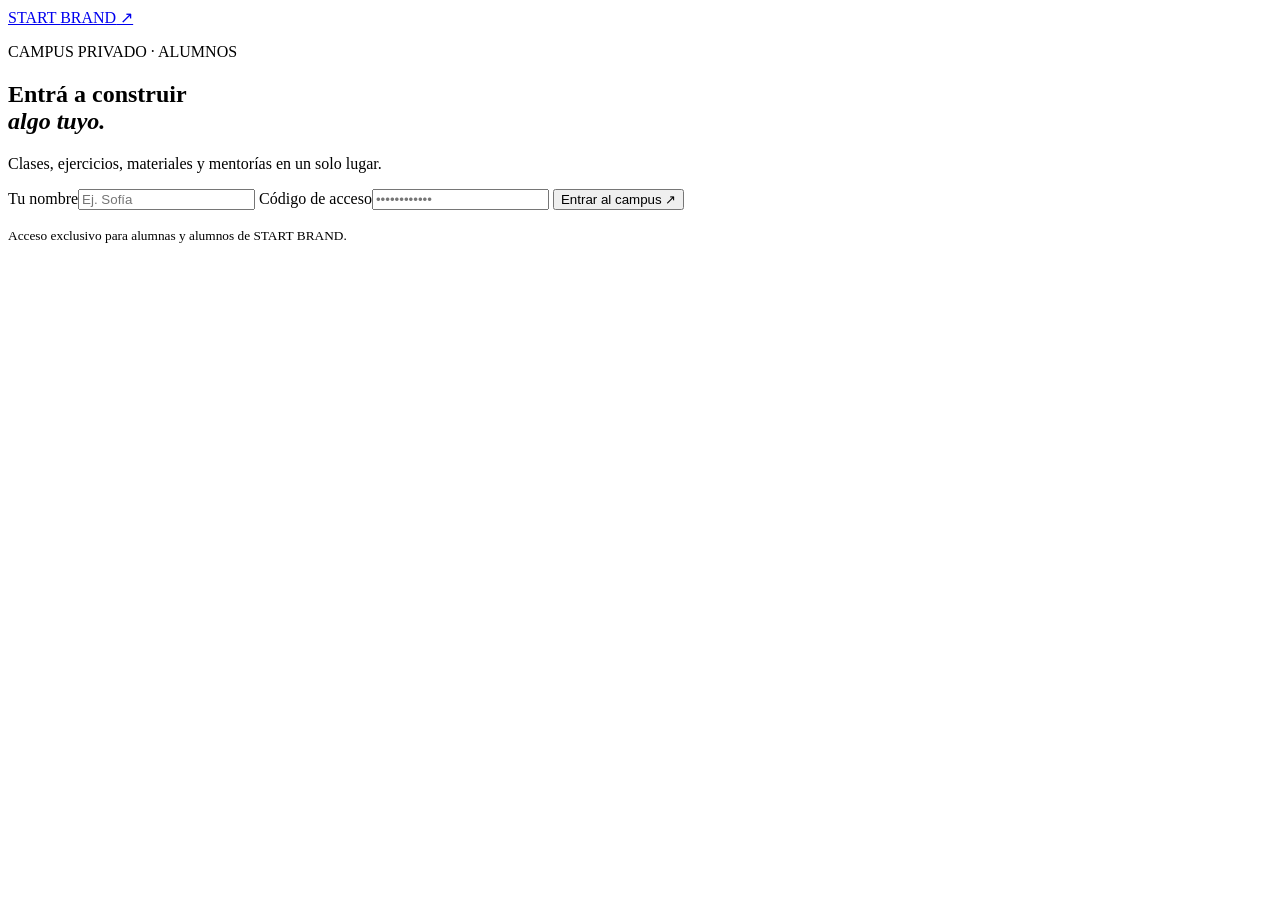
==== campus/index.html @ 4805b791 "Add START Brand student campus" ====
<!DOCTYPE html>
<html lang="es">
<head>
<meta charset="utf-8"/>
<meta name="viewport" content="width=device-width,initial-scale=1,viewport-fit=cover"/>
<meta name="theme-color" content="#080808"/>
<title>START BRAND — Campus</title>
<meta name="robots" content="noindex,nofollow"/>
<link rel="preconnect" href="https://fonts.googleapis.com"/>
<link rel="preconnect" href="https://fonts.gstatic.com" crossorigin/>
<link href="https://fonts.googleapis.com/css2?family=DM+Sans:wght@400;500;600;700&family=Italiana&display=swap" rel="stylesheet"/>
<link rel="stylesheet" href="campus.css?v=1"/>
</head>
<body>
<div class="noise"></div>

<section class="gate" id="gate">
  <div class="gate-card">
    <a class="wordmark" href="../">START <span>BRAND</span> ↗</a>
    <p class="kicker">CAMPUS PRIVADO · ALUMNOS</p>
    <h1>Entrá a construir<br/><em>algo tuyo.</em></h1>
    <p class="gate-copy">Clases, ejercicios, materiales y mentorías en un solo lugar.</p>
    <form id="login-form">
      <label>Tu nombre<input id="student-name" autocomplete="name" placeholder="Ej. Sofía"/></label>
      <label>Código de acceso<input id="access-code" type="password" autocomplete="current-password" placeholder="••••••••••••"/></label>
      <button class="btn primary" type="submit">Entrar al campus ↗</button>
      <p class="error" id="login-error" aria-live="polite"></p>
    </form>
    <small>Acceso exclusivo para alumnas y alumnos de START BRAND.</small>
  </div>
</section>

<div class="app" id="app" hidden>
  <aside class="sidebar">
    <a class="wordmark" href="../">START <span>BRAND</span> ↗</a>
    <div class="student">
      <span>HOLA,</span>
      <strong id="student-display">ALUMNA</strong>
    </div>
    <nav>
      <button class="nav-btn active" data-view="home">Inicio</button>
      <button class="nav-btn" data-view="program">Programa</button>
      <button class="nav-btn" data-view="workspace">Mi tablero</button>
      <button class="nav-btn" data-view="mentoring">Mentorías 1:1</button>
      <button class="nav-btn" data-view="resources">Recursos</button>
    </nav>
    <div class="sidebar-bottom">
      <div class="mini-progress"><span>Tu avance</span><strong id="side-progress">0%</strong></div>
      <div class="bar"><i id="side-bar"></i></div>
      <button class="logout" id="logout">Cerrar sesión</button>
    </div>
  </aside>

  <header class="mobile-top">
    <a class="wordmark" href="../">START <span>BRAND</span></a>
    <button id="mobile-menu">Menú +</button>
  </header>

  <main>
    <section class="view active" data-view-panel="home">
      <div class="hero">
        <div>
          <p class="kicker">START BRAND · PROGRAMA</p>
          <h1>Menos teoría.<br/><em>Más en marcha.</em></h1>
          <p>Este campus no está pensado para acumular clases. Está pensado para que cada módulo termine en una decisión, una pieza o un avance concreto de tu marca.</p>
          <button class="btn primary" data-go="program">Continuar mi programa ↗</button>
        </div>
        <div class="progress-card">
          <span>PROGRESO GENERAL</span>
          <strong id="hero-progress">0%</strong>
          <div class="big-bar"><i id="hero-bar"></i></div>
          <p id="progress-message">Empezá por el diagnóstico y tu punto de partida.</p>
        </div>
      </div>

      <div class="section-head">
        <div><span>AHORA</span><h2>Tu próximo paso</h2></div>
      </div>
      <div class="next-grid">
        <article class="next-card accent">
          <span id="next-number">01</span>
          <h3 id="next-title">Punto de partida</h3>
          <p id="next-desc">Definí dónde estás, qué querés construir y qué tiene que cambiar.</p>
          <button class="text-btn" data-go="program">Abrir módulo →</button>
        </article>
        <article class="next-card">
          <span>1:1</span>
          <h3>Mentoría estratégica</h3>
          <p>Cuando tengas los primeros módulos avanzados, reservá tu primera sesión.</p>
          <button class="text-btn" data-go="mentoring">Ver mentorías →</button>
        </article>
      </div>
    </section>

    <section class="view" data-view-panel="program">
      <div class="page-title">
        <p class="kicker">TU RECORRIDO</p>
        <h1>De una idea<br/><em>a una marca en marcha.</em></h1>
        <p>Avanzá a tu ritmo. Marcá cada etapa cuando la hayas trabajado de verdad.</p>
      </div>
      <div class="module-list" id="module-list"></div>
    </section>

    <section class="view" data-view-panel="workspace">
      <div class="page-title">
        <p class="kicker">MI TABLERO</p>
        <h1>No mires solamente.<br/><em>Escribilo.</em></h1>
        <p>Tus respuestas quedan guardadas en este dispositivo. Podés volver y seguir trabajando cuando quieras.</p>
      </div>
      <div class="workspace-grid">
        <label class="work-card"><span>01 · Mi objetivo</span><textarea data-note="goal" placeholder="¿Qué quiero que mi marca logre en los próximos 90 días?"></textarea></label>
        <label class="work-card"><span>02 · Mi público</span><textarea data-note="audience" placeholder="¿A quién quiero atraer y qué problema concreto tiene?"></textarea></label>
        <label class="work-card"><span>03 · Mi propuesta</span><textarea data-note="offer" placeholder="¿Qué ofrezco, qué cambia para esa persona y por qué conmigo?"></textarea></label>
        <label class="work-card"><span>04 · Mi diferencial</span><textarea data-note="difference" placeholder="¿Qué hago distinto a lo que ya existe?"></textarea></label>
        <label class="work-card"><span>05 · Mis contenidos</span><textarea data-note="content" placeholder="3 pilares de contenido que voy a sostener."></textarea></label>
        <label class="work-card"><span>06 · Próximas acciones</span><textarea data-note="actions" placeholder="Mis 3 acciones concretas de esta semana."></textarea></label>
      </div>
      <div class="save-note">✓ Se guarda automáticamente</div>
    </section>

    <section class="view" data-view-panel="mentoring">
      <div class="page-title">
        <p class="kicker">ACOMPAÑAMIENTO</p>
        <h1>Tres llamadas.<br/><em>En el momento correcto.</em></h1>
        <p>No son reuniones para “charlar del curso”. Cada sesión tiene un objetivo concreto y una preparación previa.</p>
      </div>
      <div class="mentor-grid">
        <article class="mentor-card">
          <span>MENTORÍA 01</span>
          <h3>Estrategia & foco</h3>
          <p>Revisamos posicionamiento, público y oferta. Salís con prioridades claras.</p>
          <ul><li>Traé tu tablero completo</li><li>Duración sugerida: 45 min</li><li>Google Meet</li></ul>
          <button class="btn outline booking-btn" data-session="Mentoría 01 · Estrategia & foco">Pedir horario ↗</button>
        </article>
        <article class="mentor-card featured">
          <span>MENTORÍA 02</span>
          <h3>Revisión & ajuste</h3>
          <p>Miramos lo que implementaste: identidad, contenido y recorrido de venta.</p>
          <ul><li>Traé avances reales</li><li>Duración sugerida: 45 min</li><li>Google Meet</li></ul>
          <button class="btn primary booking-btn" data-session="Mentoría 02 · Revisión & ajuste">Pedir horario ↗</button>
        </article>
        <article class="mentor-card">
          <span>MENTORÍA 03</span>
          <h3>Lanzamiento & próximos pasos</h3>
          <p>Cerramos el sistema y definimos qué sostener durante los próximos 30 días.</p>
          <ul><li>Checklist final</li><li>Duración sugerida: 45 min</li><li>Google Meet</li></ul>
          <button class="btn outline booking-btn" data-session="Mentoría 03 · Lanzamiento & próximos pasos">Pedir horario ↗</button>
        </article>
      </div>

      <div class="meet-flow">
        <div>
          <span class="kicker">SIN CALENDLY · SIN COSTOS</span>
          <h2>¿Cómo funciona?</h2>
        </div>
        <ol>
          <li><b>01</b><span>Pedís un horario desde este campus.</span></li>
          <li><b>02</b><span>Coordinamos la franja disponible por mail.</span></li>
          <li><b>03</b><span>Recibís la invitación de Google Calendar con el link de Meet.</span></li>
        </ol>
      </div>
    </section>

    <section class="view" data-view-panel="resources">
      <div class="page-title">
        <p class="kicker">KIT START</p>
        <h1>Material para<br/><em>hacer, no acumular.</em></h1>
      </div>
      <div class="resource-grid">
        <button class="resource" data-download="brief"><span>PDF / PRINT</span><h3>Brief de marca</h3><p>Las preguntas esenciales antes de diseñar o comunicar.</p><b>Generar →</b></button>
        <button class="resource" data-download="content"><span>PLANTILLA</span><h3>Matriz de contenido</h3><p>Organizá ideas por objetivo, formato y llamado a la acción.</p><b>Generar →</b></button>
        <button class="resource" data-download="launch"><span>CHECKLIST</span><h3>Checklist de lanzamiento</h3><p>Todo lo que revisar antes de publicar o vender.</p><b>Generar →</b></button>
      </div>
    </section>
  </main>
</div>

<dialog id="module-dialog">
  <button class="close-dialog" id="close-module">Cerrar ✕</button>
  <div id="module-content"></div>
</dialog>

<dialog id="booking-dialog">
  <button class="close-dialog" id="close-booking">Cerrar ✕</button>
  <div class="booking-content">
    <span class="kicker">MENTORÍA 1:1</span>
    <h2 id="booking-title">Reservar sesión</h2>
    <p>Elegí una franja orientativa. Al enviar, se abre tu correo con el pedido listo para coordinar. Después recibís la invitación de Google Calendar con Meet.</p>
    <form id="booking-form">
      <label>Fecha preferida<input id="booking-date" type="date" required/></label>
      <label>Franja horaria<select id="booking-slot" required><option value="">Elegir</option><option>09:00–12:00</option><option>12:00–15:00</option><option>15:00–18:00</option><option>18:00–20:00</option></select></label>
      <label>¿Qué querés revisar?<textarea id="booking-notes" placeholder="Contanos brevemente qué querés trabajar en esta sesión."></textarea></label>
      <button class="btn primary" type="submit">Enviar pedido de horario ↗</button>
    </form>
  </div>
</dialog>

<script src="campus.js?v=1" defer></script>
</body>
</html>
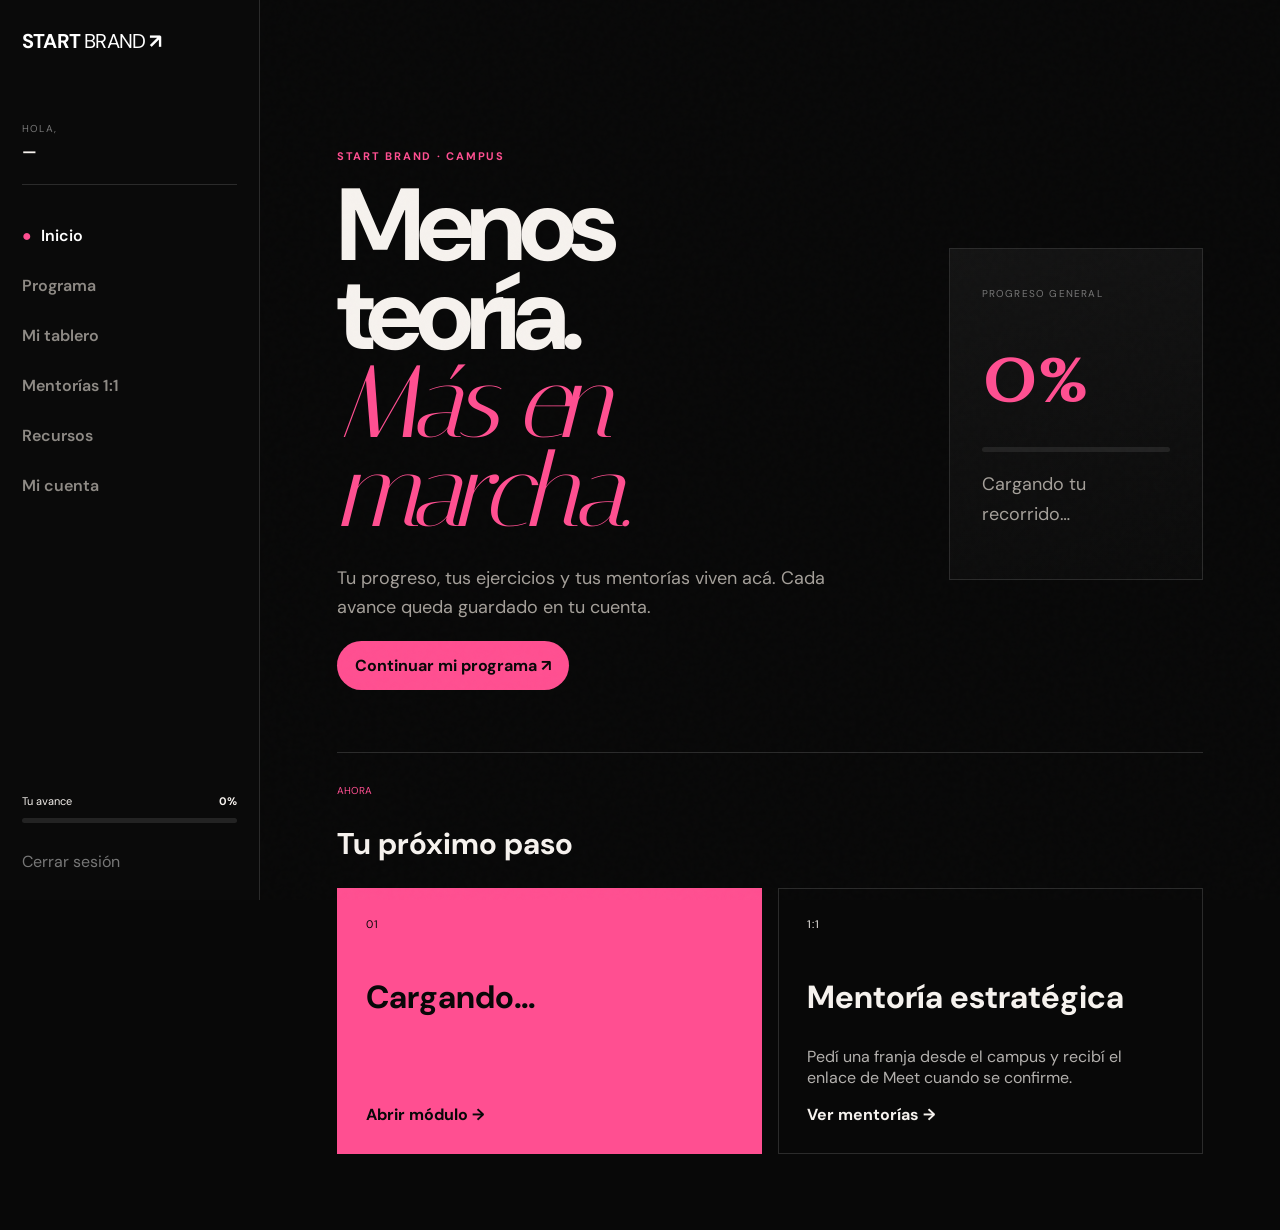
==== commit 64c096f3: "Replace campus with authenticated student app" ====
--- a/campus/index.html
+++ b/campus/index.html
@@ -1,48 +1,30 @@
-<!DOCTYPE html>
+<!doctype html>
 <html lang="es">
 <head>
 <meta charset="utf-8"/>
 <meta name="viewport" content="width=device-width,initial-scale=1,viewport-fit=cover"/>
 <meta name="theme-color" content="#080808"/>
+<meta name="robots" content="noindex,nofollow"/>
 <title>START BRAND — Campus</title>
-<meta name="robots" content="noindex,nofollow"/>
 <link rel="preconnect" href="https://fonts.googleapis.com"/>
 <link rel="preconnect" href="https://fonts.gstatic.com" crossorigin/>
 <link href="https://fonts.googleapis.com/css2?family=DM+Sans:wght@400;500;600;700&family=Italiana&display=swap" rel="stylesheet"/>
-<link rel="stylesheet" href="campus.css?v=1"/>
+<link rel="stylesheet" href="/campus/campus.css?v=3"/>
 </head>
 <body>
-<div class="noise"></div>
-
-<section class="gate" id="gate">
-  <div class="gate-card">
-    <a class="wordmark" href="../">START <span>BRAND</span> ↗</a>
-    <p class="kicker">CAMPUS PRIVADO · ALUMNOS</p>
-    <h1>Entrá a construir<br/><em>algo tuyo.</em></h1>
-    <p class="gate-copy">Clases, ejercicios, materiales y mentorías en un solo lugar.</p>
-    <form id="login-form">
-      <label>Tu nombre<input id="student-name" autocomplete="name" placeholder="Ej. Sofía"/></label>
-      <label>Código de acceso<input id="access-code" type="password" autocomplete="current-password" placeholder="••••••••••••"/></label>
-      <button class="btn primary" type="submit">Entrar al campus ↗</button>
-      <p class="error" id="login-error" aria-live="polite"></p>
-    </form>
-    <small>Acceso exclusivo para alumnas y alumnos de START BRAND.</small>
-  </div>
-</section>
-
-<div class="app" id="app" hidden>
-  <aside class="sidebar">
-    <a class="wordmark" href="../">START <span>BRAND</span> ↗</a>
-    <div class="student">
-      <span>HOLA,</span>
-      <strong id="student-display">ALUMNA</strong>
-    </div>
+<div class="noise" aria-hidden="true"></div>
+<div class="app">
+  <aside class="sidebar" id="sidebar">
+    <a class="wordmark" href="/">START <span>BRAND</span> ↗</a>
+    <div class="student"><span>HOLA,</span><strong id="student-display">—</strong><small id="student-email"></small></div>
     <nav>
       <button class="nav-btn active" data-view="home">Inicio</button>
       <button class="nav-btn" data-view="program">Programa</button>
       <button class="nav-btn" data-view="workspace">Mi tablero</button>
       <button class="nav-btn" data-view="mentoring">Mentorías 1:1</button>
       <button class="nav-btn" data-view="resources">Recursos</button>
+      <button class="nav-btn" data-view="account">Mi cuenta</button>
+      <a class="admin-link" id="admin-link" href="/campus/admin.html" hidden>Panel admin ↗</a>
     </nav>
     <div class="sidebar-bottom">
       <div class="mini-progress"><span>Tu avance</span><strong id="side-progress">0%</strong></div>
@@ -52,7 +34,7 @@
   </aside>
 
   <header class="mobile-top">
-    <a class="wordmark" href="../">START <span>BRAND</span></a>
+    <a class="wordmark" href="/">START <span>BRAND</span></a>
     <button id="mobile-menu">Menú +</button>
   </header>
 
@@ -60,53 +42,42 @@
     <section class="view active" data-view-panel="home">
       <div class="hero">
         <div>
-          <p class="kicker">START BRAND · PROGRAMA</p>
+          <p class="kicker">START BRAND · CAMPUS</p>
           <h1>Menos teoría.<br/><em>Más en marcha.</em></h1>
-          <p>Este campus no está pensado para acumular clases. Está pensado para que cada módulo termine en una decisión, una pieza o un avance concreto de tu marca.</p>
+          <p>Tu progreso, tus ejercicios y tus mentorías viven acá. Cada avance queda guardado en tu cuenta.</p>
           <button class="btn primary" data-go="program">Continuar mi programa ↗</button>
         </div>
         <div class="progress-card">
           <span>PROGRESO GENERAL</span>
           <strong id="hero-progress">0%</strong>
           <div class="big-bar"><i id="hero-bar"></i></div>
-          <p id="progress-message">Empezá por el diagnóstico y tu punto de partida.</p>
+          <p id="progress-message">Cargando tu recorrido…</p>
         </div>
       </div>
-
-      <div class="section-head">
-        <div><span>AHORA</span><h2>Tu próximo paso</h2></div>
-      </div>
+      <div class="section-head"><div><span>AHORA</span><h2>Tu próximo paso</h2></div></div>
       <div class="next-grid">
         <article class="next-card accent">
           <span id="next-number">01</span>
-          <h3 id="next-title">Punto de partida</h3>
-          <p id="next-desc">Definí dónde estás, qué querés construir y qué tiene que cambiar.</p>
+          <h3 id="next-title">Cargando…</h3>
+          <p id="next-desc"></p>
           <button class="text-btn" data-go="program">Abrir módulo →</button>
         </article>
         <article class="next-card">
           <span>1:1</span>
           <h3>Mentoría estratégica</h3>
-          <p>Cuando tengas los primeros módulos avanzados, reservá tu primera sesión.</p>
+          <p>Pedí una franja desde el campus y recibí el enlace de Meet cuando se confirme.</p>
           <button class="text-btn" data-go="mentoring">Ver mentorías →</button>
         </article>
       </div>
     </section>
 
     <section class="view" data-view-panel="program">
-      <div class="page-title">
-        <p class="kicker">TU RECORRIDO</p>
-        <h1>De una idea<br/><em>a una marca en marcha.</em></h1>
-        <p>Avanzá a tu ritmo. Marcá cada etapa cuando la hayas trabajado de verdad.</p>
-      </div>
+      <div class="page-title"><p class="kicker">TU RECORRIDO</p><h1>De una idea<br/><em>a una marca en marcha.</em></h1><p>Marcá cada etapa cuando la hayas trabajado de verdad. El avance queda asociado a tu cuenta.</p></div>
       <div class="module-list" id="module-list"></div>
     </section>
 
     <section class="view" data-view-panel="workspace">
-      <div class="page-title">
-        <p class="kicker">MI TABLERO</p>
-        <h1>No mires solamente.<br/><em>Escribilo.</em></h1>
-        <p>Tus respuestas quedan guardadas en este dispositivo. Podés volver y seguir trabajando cuando quieras.</p>
-      </div>
+      <div class="page-title"><p class="kicker">MI TABLERO</p><h1>No mires solamente.<br/><em>Escribilo.</em></h1><p>Tus respuestas se guardan de forma privada en tu cuenta.</p></div>
       <div class="workspace-grid">
         <label class="work-card"><span>01 · Mi objetivo</span><textarea data-note="goal" placeholder="¿Qué quiero que mi marca logre en los próximos 90 días?"></textarea></label>
         <label class="work-card"><span>02 · Mi público</span><textarea data-note="audience" placeholder="¿A quién quiero atraer y qué problema concreto tiene?"></textarea></label>
@@ -115,86 +86,58 @@
         <label class="work-card"><span>05 · Mis contenidos</span><textarea data-note="content" placeholder="3 pilares de contenido que voy a sostener."></textarea></label>
         <label class="work-card"><span>06 · Próximas acciones</span><textarea data-note="actions" placeholder="Mis 3 acciones concretas de esta semana."></textarea></label>
       </div>
-      <div class="save-note">✓ Se guarda automáticamente</div>
+      <div class="save-note" id="save-note">Guardado automático</div>
     </section>
 
     <section class="view" data-view-panel="mentoring">
-      <div class="page-title">
-        <p class="kicker">ACOMPAÑAMIENTO</p>
-        <h1>Tres llamadas.<br/><em>En el momento correcto.</em></h1>
-        <p>No son reuniones para “charlar del curso”. Cada sesión tiene un objetivo concreto y una preparación previa.</p>
+      <div class="page-title"><p class="kicker">ACOMPAÑAMIENTO</p><h1>Tres llamadas.<br/><em>En el momento correcto.</em></h1><p>Pedí una fecha y franja. Cuando la mentoría quede confirmada, vas a ver el enlace de Google Meet acá mismo.</p></div>
+      <div class="mentor-grid">
+        <article class="mentor-card"><span>MENTORÍA 01</span><h3>Estrategia & foco</h3><p>Posicionamiento, público y oferta.</p><ul><li>Traé tu tablero completo</li><li>45 min sugeridos</li><li>Google Meet</li></ul><button class="btn outline booking-btn" data-session="Mentoría 01 · Estrategia & foco">Pedir horario ↗</button></article>
+        <article class="mentor-card featured"><span>MENTORÍA 02</span><h3>Revisión & ajuste</h3><p>Identidad, contenido y recorrido de venta.</p><ul><li>Traé avances reales</li><li>45 min sugeridos</li><li>Google Meet</li></ul><button class="btn primary booking-btn" data-session="Mentoría 02 · Revisión & ajuste">Pedir horario ↗</button></article>
+        <article class="mentor-card"><span>MENTORÍA 03</span><h3>Lanzamiento</h3><p>Sistema final y próximos 30 días.</p><ul><li>Checklist final</li><li>45 min sugeridos</li><li>Google Meet</li></ul><button class="btn outline booking-btn" data-session="Mentoría 03 · Lanzamiento">Pedir horario ↗</button></article>
       </div>
-      <div class="mentor-grid">
-        <article class="mentor-card">
-          <span>MENTORÍA 01</span>
-          <h3>Estrategia & foco</h3>
-          <p>Revisamos posicionamiento, público y oferta. Salís con prioridades claras.</p>
-          <ul><li>Traé tu tablero completo</li><li>Duración sugerida: 45 min</li><li>Google Meet</li></ul>
-          <button class="btn outline booking-btn" data-session="Mentoría 01 · Estrategia & foco">Pedir horario ↗</button>
-        </article>
-        <article class="mentor-card featured">
-          <span>MENTORÍA 02</span>
-          <h3>Revisión & ajuste</h3>
-          <p>Miramos lo que implementaste: identidad, contenido y recorrido de venta.</p>
-          <ul><li>Traé avances reales</li><li>Duración sugerida: 45 min</li><li>Google Meet</li></ul>
-          <button class="btn primary booking-btn" data-session="Mentoría 02 · Revisión & ajuste">Pedir horario ↗</button>
-        </article>
-        <article class="mentor-card">
-          <span>MENTORÍA 03</span>
-          <h3>Lanzamiento & próximos pasos</h3>
-          <p>Cerramos el sistema y definimos qué sostener durante los próximos 30 días.</p>
-          <ul><li>Checklist final</li><li>Duración sugerida: 45 min</li><li>Google Meet</li></ul>
-          <button class="btn outline booking-btn" data-session="Mentoría 03 · Lanzamiento & próximos pasos">Pedir horario ↗</button>
-        </article>
-      </div>
+      <div class="section-head spaced"><div><span>MIS SOLICITUDES</span><h2>Mentorías</h2></div></div>
+      <div id="mentor-history" class="mentor-history"></div>
+    </section>
 
-      <div class="meet-flow">
-        <div>
-          <span class="kicker">SIN CALENDLY · SIN COSTOS</span>
-          <h2>¿Cómo funciona?</h2>
-        </div>
-        <ol>
-          <li><b>01</b><span>Pedís un horario desde este campus.</span></li>
-          <li><b>02</b><span>Coordinamos la franja disponible por mail.</span></li>
-          <li><b>03</b><span>Recibís la invitación de Google Calendar con el link de Meet.</span></li>
-        </ol>
+    <section class="view" data-view-panel="resources">
+      <div class="page-title"><p class="kicker">KIT START</p><h1>Material para<br/><em>hacer, no acumular.</em></h1></div>
+      <div class="resource-grid">
+        <button class="resource" data-download="brief"><span>WORKBOOK</span><h3>Brief de marca</h3><p>Las preguntas esenciales antes de diseñar o comunicar.</p><b>Descargar →</b></button>
+        <button class="resource" data-download="content"><span>PLANTILLA</span><h3>Matriz de contenido</h3><p>Organizá ideas por objetivo, formato y llamado a la acción.</p><b>Descargar →</b></button>
+        <button class="resource" data-download="launch"><span>CHECKLIST</span><h3>Checklist de lanzamiento</h3><p>Todo lo que revisar antes de publicar o vender.</p><b>Descargar →</b></button>
       </div>
     </section>
 
-    <section class="view" data-view-panel="resources">
-      <div class="page-title">
-        <p class="kicker">KIT START</p>
-        <h1>Material para<br/><em>hacer, no acumular.</em></h1>
-      </div>
-      <div class="resource-grid">
-        <button class="resource" data-download="brief"><span>PDF / PRINT</span><h3>Brief de marca</h3><p>Las preguntas esenciales antes de diseñar o comunicar.</p><b>Generar →</b></button>
-        <button class="resource" data-download="content"><span>PLANTILLA</span><h3>Matriz de contenido</h3><p>Organizá ideas por objetivo, formato y llamado a la acción.</p><b>Generar →</b></button>
-        <button class="resource" data-download="launch"><span>CHECKLIST</span><h3>Checklist de lanzamiento</h3><p>Todo lo que revisar antes de publicar o vender.</p><b>Generar →</b></button>
-      </div>
+    <section class="view" data-view-panel="account">
+      <div class="page-title"><p class="kicker">SEGURIDAD</p><h1>Tu cuenta.<br/><em>Solo tuya.</em></h1><p>Tu progreso y tus notas están vinculados a este usuario, no al dispositivo.</p></div>
+      <form class="account-card" id="password-form">
+        <label>Contraseña actual<input type="password" id="current-password" autocomplete="current-password" required/></label>
+        <label>Nueva contraseña<input type="password" id="new-password" autocomplete="new-password" minlength="12" required/></label>
+        <small>12 caracteres o más, con mayúscula, minúscula y número.</small>
+        <button class="btn primary" type="submit">Cambiar contraseña ↗</button>
+        <p id="password-status" class="form-status"></p>
+      </form>
     </section>
   </main>
 </div>
 
-<dialog id="module-dialog">
-  <button class="close-dialog" id="close-module">Cerrar ✕</button>
-  <div id="module-content"></div>
-</dialog>
-
+<dialog id="module-dialog"><button class="close-dialog" id="close-module">Cerrar ✕</button><div id="module-content"></div></dialog>
 <dialog id="booking-dialog">
   <button class="close-dialog" id="close-booking">Cerrar ✕</button>
   <div class="booking-content">
-    <span class="kicker">MENTORÍA 1:1</span>
-    <h2 id="booking-title">Reservar sesión</h2>
-    <p>Elegí una franja orientativa. Al enviar, se abre tu correo con el pedido listo para coordinar. Después recibís la invitación de Google Calendar con Meet.</p>
+    <span class="kicker">MENTORÍA 1:1</span><h2 id="booking-title">Reservar sesión</h2>
+    <p>Elegí una fecha y una franja. El pedido queda registrado en tu cuenta.</p>
     <form id="booking-form">
       <label>Fecha preferida<input id="booking-date" type="date" required/></label>
       <label>Franja horaria<select id="booking-slot" required><option value="">Elegir</option><option>09:00–12:00</option><option>12:00–15:00</option><option>15:00–18:00</option><option>18:00–20:00</option></select></label>
-      <label>¿Qué querés revisar?<textarea id="booking-notes" placeholder="Contanos brevemente qué querés trabajar en esta sesión."></textarea></label>
-      <button class="btn primary" type="submit">Enviar pedido de horario ↗</button>
+      <label>¿Qué querés revisar?<textarea id="booking-notes" maxlength="2000"></textarea></label>
+      <button class="btn primary" type="submit">Enviar solicitud ↗</button>
+      <p id="booking-status" class="form-status"></p>
     </form>
   </div>
 </dialog>
 
-<script src="campus.js?v=1" defer></script>
+<script src="/campus/campus.js?v=3" defer></script>
 </body>
 </html>
--- a/campus/campus.css
+++ b/campus/campus.css
@@ -0,0 +1,5 @@
+:root{--bg:#080808;--panel:#111;--line:#2b2b2b;--text:#f6f2ee;--muted:#a5a09a;--pink:#ff4f91;--cream:#efe8df}
+*{box-sizing:border-box}[hidden]{display:none!important}html{scroll-behavior:smooth}body{margin:0;background:var(--bg);color:var(--text);font-family:"DM Sans",sans-serif}.noise{position:fixed;inset:0;pointer-events:none;opacity:.025;background-image:url("data:image/svg+xml,%3Csvg viewBox='0 0 180 180' xmlns='http://www.w3.org/2000/svg'%3E%3Cfilter id='n'%3E%3CfeTurbulence type='fractalNoise' baseFrequency='.9' numOctaves='4' stitchTiles='stitch'/%3E%3C/filter%3E%3Crect width='100%25' height='100%25' filter='url(%23n)' opacity='.7'/%3E%3C/svg%3E")}
+button,input,textarea,select{font:inherit}.wordmark{color:white;text-decoration:none;font-weight:700;letter-spacing:-.04em;font-size:20px}.wordmark span{font-weight:400}.kicker{font-size:11px;letter-spacing:.16em;font-weight:700;color:var(--pink);text-transform:uppercase}em{font-family:"Italiana",serif;font-weight:400;color:var(--pink)}.btn{appearance:none;border:0;border-radius:999px;padding:14px 18px;font-weight:700;cursor:pointer}.primary{background:var(--pink);color:#080808}.outline{background:transparent;color:white;border:1px solid #444}.gate{min-height:100vh;display:grid;place-items:center;padding:24px;background:radial-gradient(circle at 75% 20%,rgba(255,79,145,.14),transparent 34%),linear-gradient(135deg,#070707,#111)}.gate-card{width:min(560px,100%);border:1px solid var(--line);padding:clamp(28px,5vw,56px);background:rgba(10,10,10,.85);backdrop-filter:blur(20px)}.gate-card h1{font-size:clamp(42px,8vw,82px);line-height:.88;letter-spacing:-.06em;margin:70px 0 24px}.gate-copy{color:var(--muted);max-width:420px}.gate form{display:grid;gap:14px;margin:34px 0 20px}.gate label,.booking-content label{display:grid;gap:8px;font-size:12px;color:var(--muted)}input,textarea,select{width:100%;background:#0c0c0c;border:1px solid #333;color:white;padding:14px;border-radius:12px;outline:none}input:focus,textarea:focus,select:focus{border-color:var(--pink)}.error{min-height:20px;color:#ff8cae;margin:0;font-size:12px}.gate small{color:#6f6a65}.app{min-height:100vh}.sidebar{position:fixed;inset:0 auto 0 0;width:260px;padding:28px 22px;border-right:1px solid var(--line);display:flex;flex-direction:column;background:#0a0a0a;z-index:5}.student{margin:68px 0 28px;padding-bottom:22px;border-bottom:1px solid var(--line)}.student span{display:block;font-size:10px;color:#777;letter-spacing:.12em}.student strong{display:block;margin-top:6px;font-size:16px}.sidebar nav{display:grid;gap:5px}.nav-btn{background:none;color:#8e8a85;border:0;text-align:left;padding:12px 0;cursor:pointer;font-weight:600}.nav-btn.active,.nav-btn:hover{color:white}.nav-btn.active:before{content:"●";color:var(--pink);margin-right:9px}.sidebar-bottom{margin-top:auto}.mini-progress{display:flex;justify-content:space-between;font-size:11px}.bar,.big-bar{height:5px;background:#232323;overflow:hidden;border-radius:99px;margin:10px 0}.bar i,.big-bar i{display:block;height:100%;width:0;background:var(--pink);transition:width .35s}.logout{background:none;border:0;color:#777;padding:18px 0 0;cursor:pointer}.mobile-top{display:none}.app main{margin-left:260px;min-height:100vh}.view{display:none;padding:clamp(34px,6vw,90px);max-width:1500px;margin:auto}.view.active{display:block}.hero{min-height:75vh;display:grid;grid-template-columns:1.4fr .7fr;gap:8vw;align-items:center}.hero h1,.page-title h1{font-size:clamp(52px,8vw,110px);line-height:.86;letter-spacing:-.065em;margin:18px 0 28px}.hero>div>p:not(.kicker),.page-title>p:not(.kicker){color:var(--muted);font-size:18px;line-height:1.65;max-width:650px}.progress-card{border:1px solid var(--line);padding:32px;background:linear-gradient(160deg,#141414,#0b0b0b)}.progress-card>span{font-size:10px;letter-spacing:.12em;color:#777}.progress-card strong{display:block;font-family:"Italiana";font-size:82px;color:var(--pink);margin:24px 0}.progress-card p{color:#aaa;line-height:1.5}.section-head{border-top:1px solid var(--line);padding-top:25px}.section-head span{font-size:10px;color:var(--pink)}.section-head h2{font-size:30px}.next-grid{display:grid;grid-template-columns:1fr 1fr;gap:16px}.next-card{border:1px solid var(--line);padding:28px;min-height:260px;display:flex;flex-direction:column}.next-card.accent{background:var(--pink);color:#080808;border-color:var(--pink)}.next-card>span{font-size:11px;letter-spacing:.1em}.next-card h3{font-size:32px;margin:45px 0 12px}.next-card p{color:inherit;opacity:.72;max-width:500px}.text-btn{margin-top:auto;align-self:flex-start;border:0;background:none;color:inherit;font-weight:700;padding:0;cursor:pointer}.page-title{max-width:1000px;margin-bottom:70px}.module-list{border-top:1px solid var(--line)}.module{display:grid;grid-template-columns:90px 1fr auto;gap:24px;align-items:center;border-bottom:1px solid var(--line);padding:24px 4px}.module-number{font-family:"Italiana";font-size:42px;color:#555}.module h3{margin:0 0 8px;font-size:28px}.module p{margin:0;color:#888}.module-actions{display:flex;align-items:center;gap:12px}.open-module{border:1px solid #3b3b3b;background:none;color:white;padding:10px 14px;border-radius:99px;cursor:pointer}.complete{width:42px;height:42px;border-radius:50%;border:1px solid #444;background:none;color:#777;cursor:pointer}.complete.done{background:var(--pink);border-color:var(--pink);color:#050505}.workspace-grid{display:grid;grid-template-columns:repeat(2,1fr);gap:14px}.work-card{display:block;border:1px solid var(--line);padding:22px;background:#0c0c0c}.work-card span{display:block;color:#888;font-size:11px;letter-spacing:.1em;margin-bottom:16px}.work-card textarea{min-height:180px;resize:vertical;border:0;background:#121212}.save-note{margin:18px 0;color:#777;font-size:12px}.mentor-grid{display:grid;grid-template-columns:repeat(3,1fr);gap:14px}.mentor-card{border:1px solid var(--line);padding:28px;display:flex;flex-direction:column;min-height:430px;background:#0c0c0c}.mentor-card.featured{background:var(--cream);color:#111}.mentor-card>span{font-size:10px;letter-spacing:.14em;color:var(--pink);font-weight:700}.mentor-card h3{font-size:34px;margin:50px 0 18px;letter-spacing:-.04em}.mentor-card p{opacity:.7;line-height:1.5}.mentor-card ul{padding-left:17px;opacity:.7;line-height:1.9}.mentor-card .btn{margin-top:auto}.mentor-card.featured .outline{color:#111}.meet-flow{margin-top:60px;border-top:1px solid var(--line);padding-top:38px;display:grid;grid-template-columns:1fr 1.2fr;gap:70px}.meet-flow h2{font-size:42px}.meet-flow ol{list-style:none;padding:0;margin:0}.meet-flow li{display:grid;grid-template-columns:60px 1fr;border-bottom:1px solid var(--line);padding:20px 0}.meet-flow li b{color:var(--pink)}.resource-grid{display:grid;grid-template-columns:repeat(3,1fr);gap:14px}.resource{text-align:left;min-height:330px;border:1px solid var(--line);background:#0c0c0c;color:white;padding:28px;cursor:pointer;display:flex;flex-direction:column}.resource:hover{border-color:var(--pink)}.resource span{font-size:10px;letter-spacing:.12em;color:var(--pink)}.resource h3{font-size:34px;margin:55px 0 14px}.resource p{color:#888;line-height:1.5}.resource b{margin-top:auto}dialog{width:min(880px,calc(100% - 30px));max-height:90vh;overflow:auto;border:1px solid #333;background:#0d0d0d;color:white;padding:clamp(26px,5vw,54px);box-shadow:0 40px 120px #000}dialog::backdrop{background:rgba(0,0,0,.82);backdrop-filter:blur(8px)}.close-dialog{position:sticky;top:0;float:right;border:0;background:#222;color:#aaa;border-radius:99px;padding:10px 14px;cursor:pointer;z-index:2}.lesson-tag{font-size:10px;letter-spacing:.14em;color:var(--pink);font-weight:700}.lesson-title{font-size:clamp(42px,7vw,76px);line-height:.95;letter-spacing:-.055em;margin:28px 0}.lesson-copy{color:#aaa;font-size:17px;line-height:1.65;max-width:680px}.video-placeholder{aspect-ratio:16/9;background:radial-gradient(circle at 50% 50%,#2b1821,#101010 60%);display:grid;place-items:center;margin:34px 0;border:1px solid #292929;text-align:center;padding:20px}.video-placeholder b{display:block;font-size:42px;font-family:"Italiana"}.video-placeholder span{display:block;color:#777;margin-top:8px}.exercise{border-top:1px solid #333;margin-top:30px;padding-top:24px}.exercise h4{font-size:22px}.exercise li{margin:10px 0;color:#aaa}.booking-content{max-width:620px}.booking-content h2{font-size:50px;margin:18px 0}.booking-content p{color:#aaa;line-height:1.6}.booking-content form{display:grid;gap:14px;margin-top:28px}.booking-content textarea{min-height:130px}.booking-content .btn{margin-top:8px}
+@media(max-width:960px){.sidebar{transform:translateX(-100%);transition:transform .25s;width:min(320px,88vw)}.sidebar.open{transform:translateX(0)}.mobile-top{display:flex;position:sticky;top:0;z-index:4;justify-content:space-between;align-items:center;padding:18px 20px;background:rgba(8,8,8,.9);backdrop-filter:blur(15px);border-bottom:1px solid var(--line)}.mobile-top button{background:none;color:white;border:0}.app main{margin-left:0}.hero{grid-template-columns:1fr;min-height:auto;padding-top:40px}.mentor-grid,.resource-grid{grid-template-columns:1fr}.meet-flow{grid-template-columns:1fr;gap:10px}}
+@media(max-width:680px){.view{padding:42px 18px}.hero h1,.page-title h1{font-size:54px}.progress-card strong{font-size:64px}.next-grid,.workspace-grid{grid-template-columns:1fr}.module{grid-template-columns:52px 1fr}.module-number{font-size:30px}.module-actions{grid-column:2;justify-content:flex-start}.resource h3,.mentor-card h3{font-size:30px}.page-title{margin-bottom:40px}.gate-card h1{margin-top:55px}}
